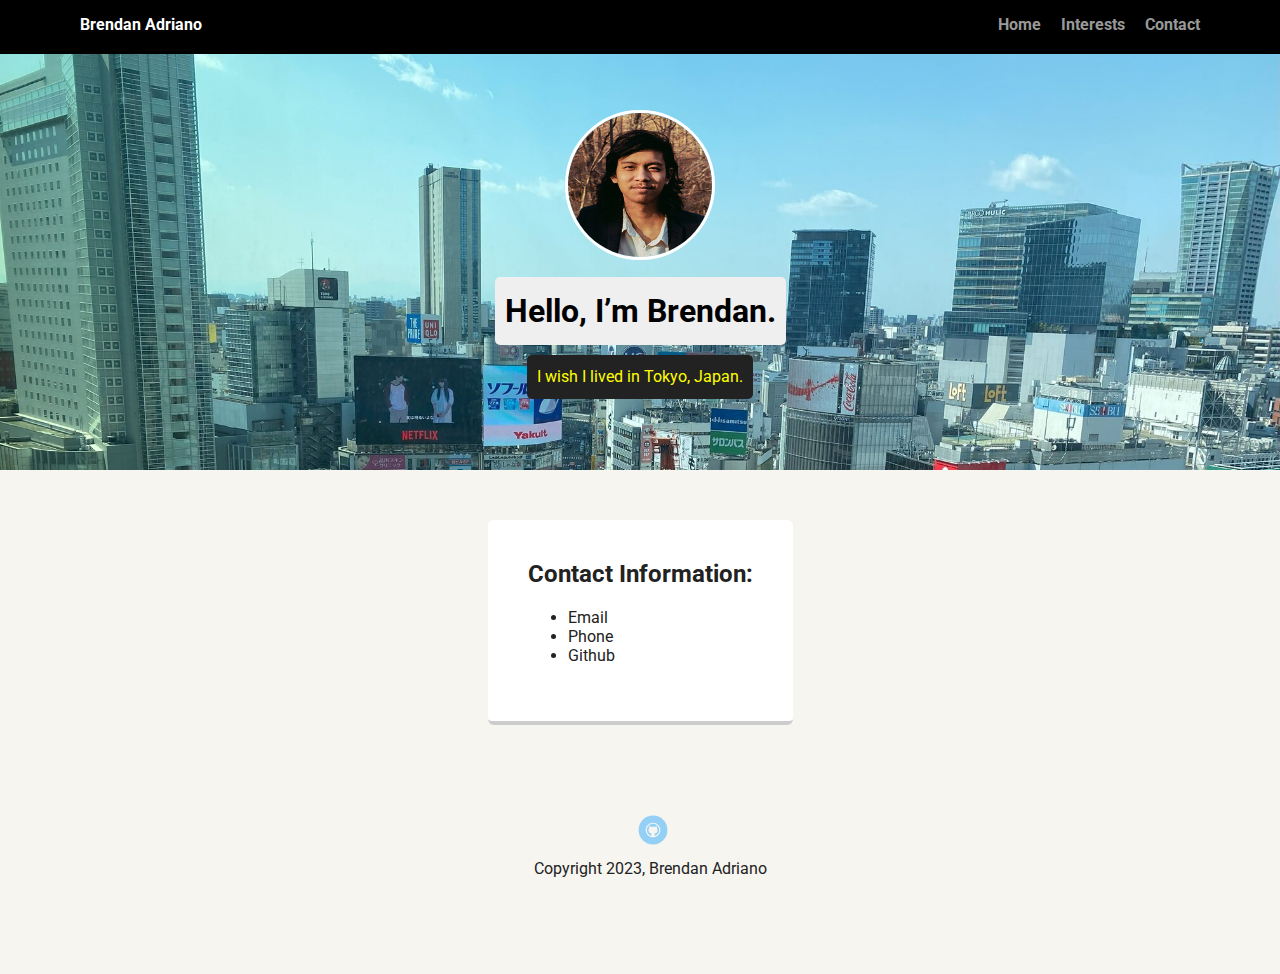
==== contact.html @ c9ecdeb4 "Made major changes to Project Files" ====
<!doctype html>
<html lang="en">
<head>
  <meta charset="utf-8">
  <title>Contact</title>
  <meta name="viewport" content="width=device-width, initial-scale=1.0">
  <link rel="stylesheet" href="styles.css">
  <link href="https://fonts.googleapis.com/css?family=Muli%7CRoboto:400,300,500,700,900" rel="stylesheet"></head>
  <body>

    <div class="main-nav">
        <ul class="nav">
          <li class="name">Brendan Adriano</li>
          <li><a href="#">Home</a></li>
          <li><a href="interests.html">Interests</a></li>
          <li><a href="contact.html">Contact</a></li>
        </ul>
    </div>

    <header>
      <img src="images/headshot.jpg" alt="A picture of Brendan" class="profile-image">
      <h1 class="tag name">Hello, I’m Brendan.</h1>
      <p class="tag location">I wish I lived in Tokyo, Japan.</p>
    </header>

    <main class="flex">
      <div class="card">
        <h2>Contact Information:</h2>
        <ul>
            <li>Email</li>
            <li>Phone</li>
            <li>Github</li>
        </ul>
      </div> 

    </main>
    <footer>
      <ul>
        <li><a href="https://github.com/brendan-adriano/" class="social github">Github</a></li>
      </ul>
      <p class="copyright">Copyright 2023, Brendan Adriano</p>
    </footer>
  </body>
  </html>
---- styles.css ----
/* Global Layout Set-up */
* { 
  box-sizing: border-box;
}
  
body {
  margin: 0;
  padding: 0;
  text-align: center;
  font-family: 'Roboto', sans-serif;
  color: #222;
  background: #f7f5f0;
}
/* Link Styles */

a {
  text-decoration: none;
  color: #999;
}
a:hover {
  color: #6633ff;
}

/* Section Styles */

.main-nav {
  width: 100%;
  background: black;
  min-height: 30px;
  padding: 10px;
  position: fixed;
  text-align: center;
}
.nav {
  display: flex;
  justify-content: space-around;
  font-weight: 700;
  list-style-type: none;
  margin: 0 auto;
  padding: 0;
}

.nav .name {
    display: block;
    margin-right: auto;
    color: white;
}
.nav li {
  padding: 5px 10px 10px 10px;
}
.nav a {
  transition: all .5s;
}
.nav a:hover {
  color: white
}

header {
  text-align: center;
  background: url('images/shibuya.jpg') no-repeat top;
  background-size: cover;
  overflow: hidden;
  padding-top: 60px;
}
header {
  line-height: 1.5;
}
header .profile-image {
  margin-top: 50px;
  width: 150px;
  height: 150px;
  border-radius: 50%;
  border: 3px solid white;
  transition: all .5s;
}
header .profile-image:hover {
  transform: scale(1.2) rotate(5deg);
}
.tag {
  background-color: #efefef;
  color: black;
  padding: 10px;
  border-radius: 5px;
  display: table;
  margin: 10px auto;
} 
.location {
  background-color: #222;
  color: yellow;
}
.card {
  margin: 30px;
  padding: 20px 40px 40px;
  max-width: 500px;
  text-align: left;
  background: #fff;
  border-bottom: 4px solid #ccc;
  border-radius: 6px;
  transition: all .5s;
}
.card:hover {
  border-color: #ff99ff;
}

ul.skills {
  padding: 0;
  text-align: center;
}

.skills li {
  border-radius: 6px;
  display: inline-block;
  background: #ff9904;
  color: white;
  padding: 5px 10px;
  margin: 2px;
}

.skills li:nth-child(odd) {
  background: #0399ff;
}

footer {
  width: 100%;
  min-height: 30px;
  padding: 20px 0 40px 20px;
}

footer .copyright {
  top: -8px;
  font-size: .75em;
}

footer ul {
  list-style-type: none;
  margin: 0;
  padding: 0;
}

footer ul li {
  display: inline-block;
}

a.social {
  display: inline-block;
  text-indent: -9999px;
  margin-left: 5px;
  width: 30px;
  height: 30px;
  background-size: 30px 30px;
  opacity: .4;
  transition: all .5s;
}
a.twitter {
  background-image: url(images/twitter.svg);
}
a.linkedin {
  background-image: url(images/linkedin.svg);
}
a.github {
  background-image: url(images/github.svg);
}
a.social:hover {
  opacity: 1;
}
.clearfix {
  clear: both;
}

/* Styles for larger screens */
@media screen and (min-width: 720px) {
  
  .flex {
      display: -ms-flexbox;      /* TWEENER - IE 10 */
      display: flex; 
      max-width: 1200px;
      -ms-flex-pack: distribute;
      justify-content: space-around;
      margin: 0 auto;
  }

  header {
    min-height: 470px;
  }

  .nav {
    max-width: 1200px;
    padding: 0 30px;
  }


  main {
    padding-top: 20px;
  }

  main p {
    line-height: 1.6em;
  }

  footer {
    font-size: 1.3em;
    max-width: 1200px;
    margin: 40px auto;
  }

}
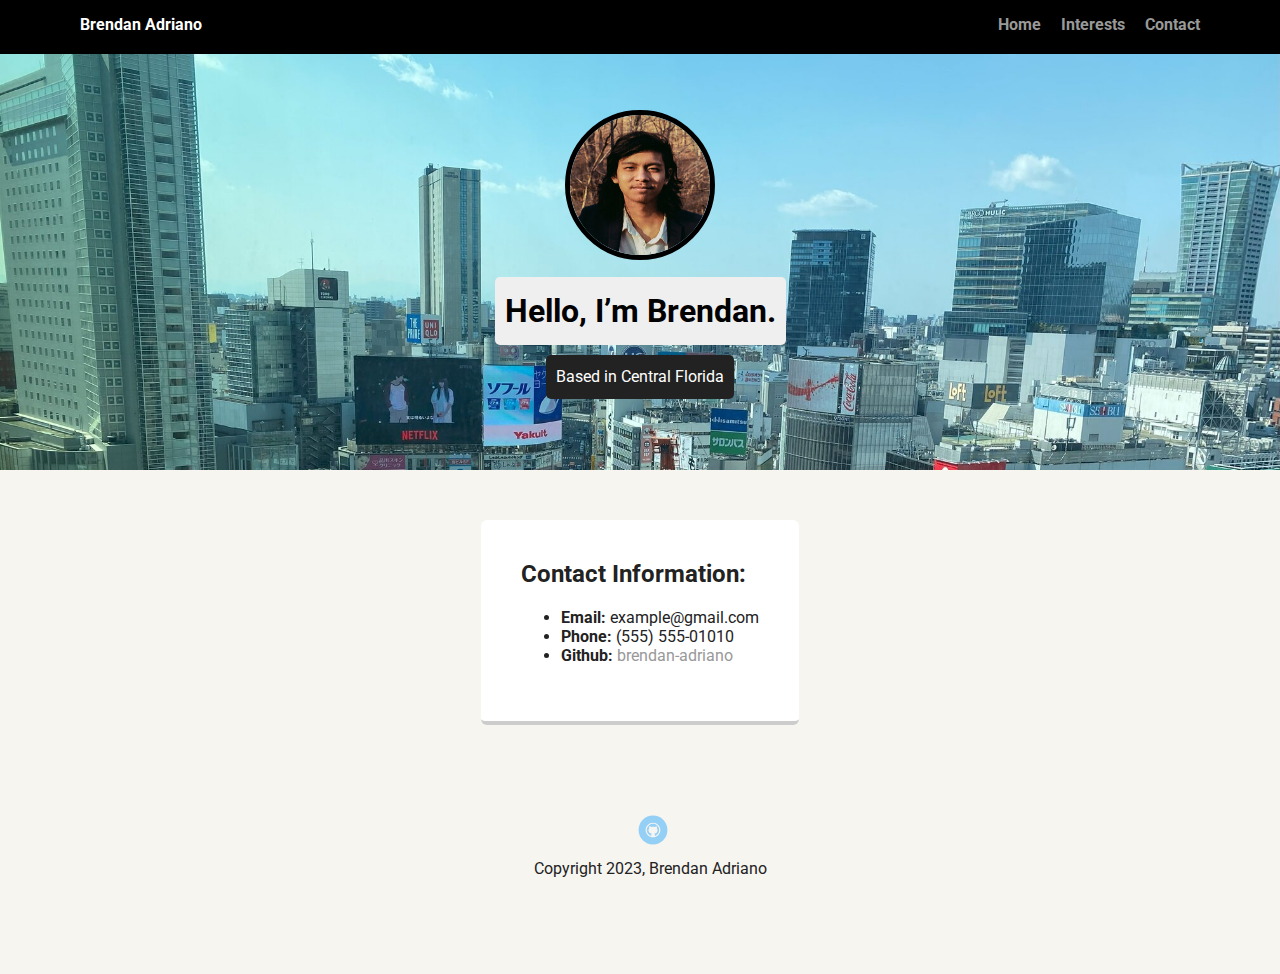
==== commit e7f80954: "Made major changed to all pages" ====
--- a/contact.html
+++ b/contact.html
@@ -8,28 +8,28 @@
   <link href="https://fonts.googleapis.com/css?family=Muli%7CRoboto:400,300,500,700,900" rel="stylesheet"></head>
   <body>
 
-    <div class="main-nav">
+    <nav class="main-nav">
         <ul class="nav">
           <li class="name">Brendan Adriano</li>
-          <li><a href="#">Home</a></li>
+          <li><a href="index.html">Home</a></li>
           <li><a href="interests.html">Interests</a></li>
           <li><a href="contact.html">Contact</a></li>
         </ul>
-    </div>
+    </nav>
 
     <header>
       <img src="images/headshot.jpg" alt="A picture of Brendan" class="profile-image">
       <h1 class="tag name">Hello, I’m Brendan.</h1>
-      <p class="tag location">I wish I lived in Tokyo, Japan.</p>
+      <p class="tag location">Based in Central Florida</p>
     </header>
 
     <main class="flex">
       <div class="card">
         <h2>Contact Information:</h2>
         <ul>
-            <li>Email</li>
-            <li>Phone</li>
-            <li>Github</li>
+            <li><strong>Email:</strong> example@gmail.com</li>
+            <li><strong>Phone:</strong> (555) 555-01010</li>
+            <li><strong>Github:</strong> <a href="https://github.com/brendan-adriano/">brendan-adriano</a></li>
         </ul>
       </div> 
 
--- a/styles.css
+++ b/styles.css
@@ -69,12 +69,12 @@
   margin-top: 50px;
   width: 150px;
   height: 150px;
-  border-radius: 50%;
-  border: 3px solid white;
+  border-radius: 70%;
+  border: 5px solid black;
   transition: all .5s;
 }
 header .profile-image:hover {
-  transform: scale(1.2) rotate(5deg);
+  transform: scale(2.0) rotate(1080deg);
 }
 .tag {
   background-color: #efefef;
@@ -86,7 +86,7 @@
 } 
 .location {
   background-color: #222;
-  color: yellow;
+  color: rgb(255, 255, 255);
 }
 .card {
   margin: 30px;
@@ -110,14 +110,14 @@
 .skills li {
   border-radius: 6px;
   display: inline-block;
-  background: #ff9904;
+  background: #020100;
   color: white;
   padding: 5px 10px;
   margin: 2px;
 }
 
 .skills li:nth-child(odd) {
-  background: #0399ff;
+  background: #ee5bc9;
 }
 
 footer {
